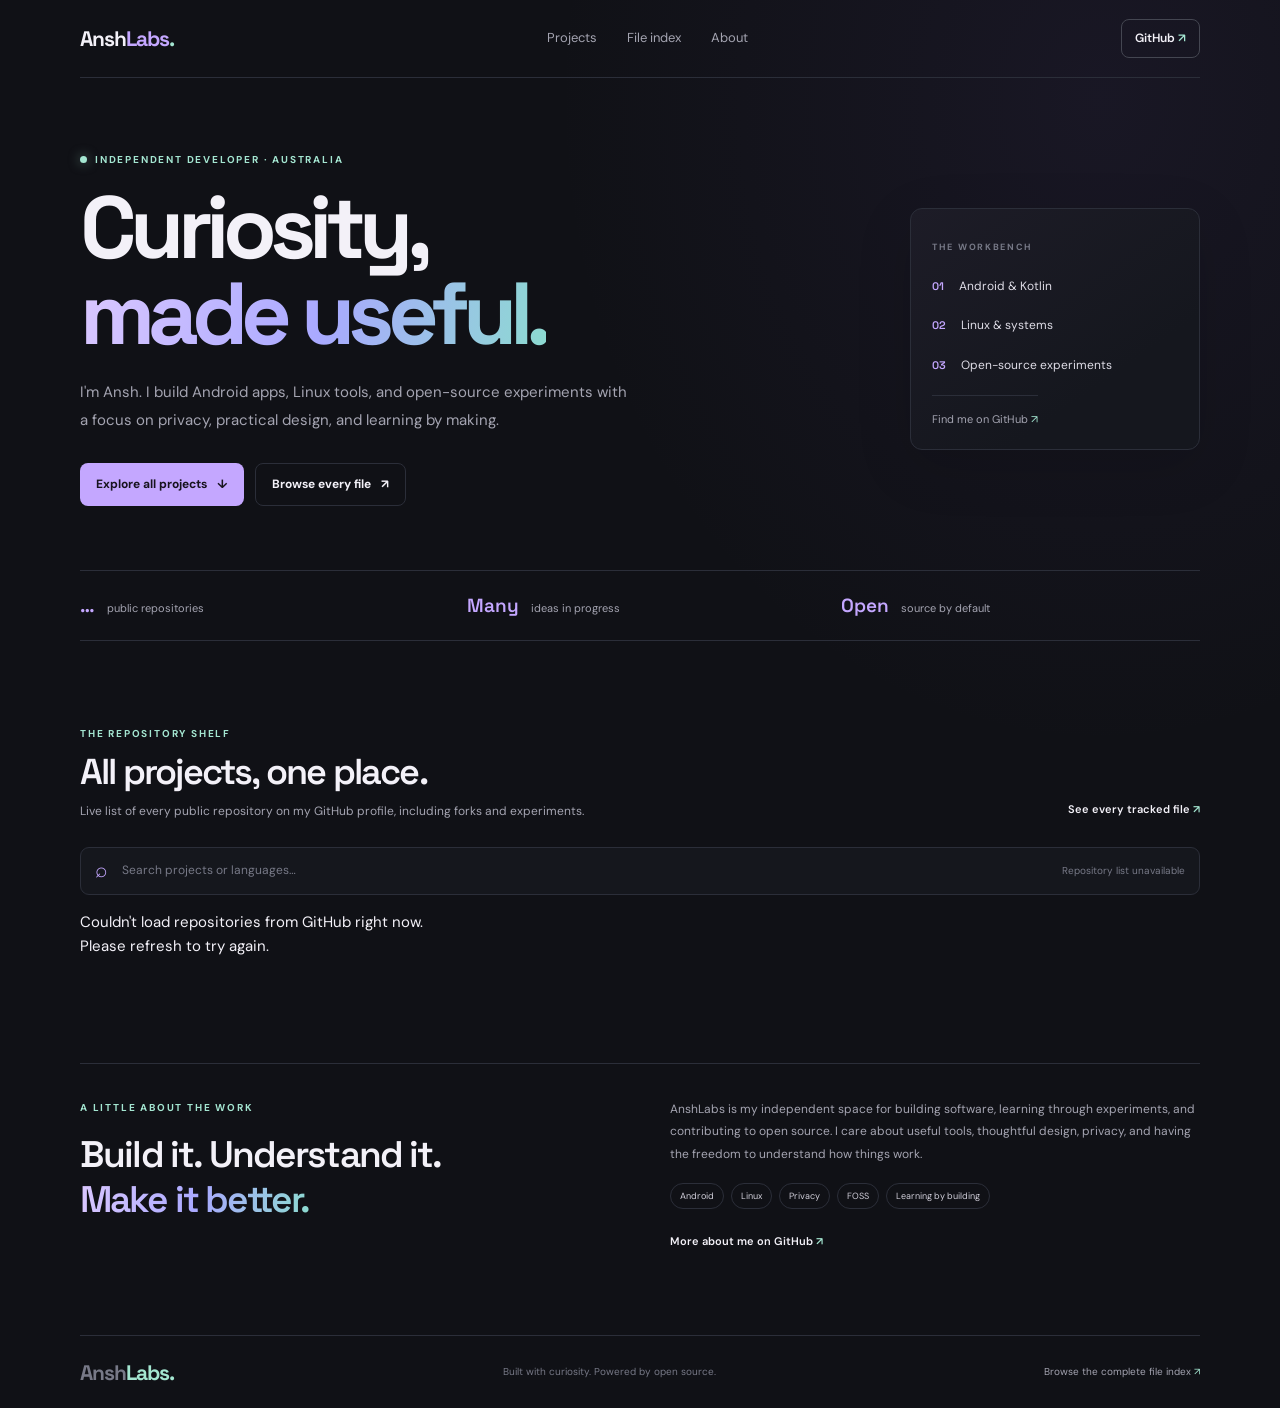
==== index.html @ f2a9d19b "Load all public repositories dynamically from GitHub" ====
<!doctype html>
<html lang="en">
<head>
  <meta charset="utf-8">
  <meta name="viewport" content="width=device-width, initial-scale=1">
  <meta name="theme-color" content="#101116">
  <meta name="description" content="AnshLabs is Ansh's independent space for open-source software, Android apps, Linux tools, and experiments.">
  <title>AnshLabs — projects by Ansh</title>
  <link rel="preconnect" href="https://fonts.googleapis.com">
  <link rel="preconnect" href="https://fonts.gstatic.com" crossorigin>
  <link href="https://fonts.googleapis.com/css2?family=DM+Sans:wght@400;500;600;700&family=Space+Grotesk:wght@400;500;600;700&display=swap" rel="stylesheet">
  <link rel="stylesheet" href="styles.css">
</head>
<body>
  <div class="page-shell">
    <header class="site-header">
      <a class="wordmark" href="#top" aria-label="AnshLabs home">Ansh<span>Labs</span><i>.</i></a>
      <nav class="site-nav" aria-label="Main navigation">
        <a href="#projects">Projects</a>
        <a href="files.html">File index</a>
        <a href="#about">About</a>
      </nav>
      <a class="header-link" href="https://github.com/anshlabs716" target="_blank" rel="noopener noreferrer">GitHub <span aria-hidden="true">↗</span></a>
    </header>

    <main id="top">
      <section class="hero" aria-labelledby="hero-title">
        <div class="hero-copy">
          <p class="eyebrow"><span class="pulse" aria-hidden="true"></span>Independent developer · Australia</p>
          <h1 id="hero-title">Curiosity,<br><span class="gradient-text">made useful.</span></h1>
          <p class="hero-lede">I'm Ansh. I build Android apps, Linux tools, and open-source experiments with a focus on privacy, practical design, and learning by making.</p>
          <div class="hero-actions">
            <a class="button button-primary" href="#projects">Explore all projects <span aria-hidden="true">↓</span></a>
            <a class="button button-quiet" href="files.html">Browse every file <span aria-hidden="true">↗</span></a>
          </div>
        </div>
        <aside class="hero-note" aria-label="What I build">
          <span class="note-label">THE WORKBENCH</span>
          <p><span>01</span> Android &amp; Kotlin</p>
          <p><span>02</span> Linux &amp; systems</p>
          <p><span>03</span> Open-source experiments</p>
          <a href="https://github.com/anshlabs716" target="_blank" rel="noopener noreferrer">Find me on GitHub <span aria-hidden="true">↗</span></a>
        </aside>
      </section>

      <section class="numbers" aria-label="Portfolio facts">
        <div><strong id="repo-total">…</strong><span>public repositories</span></div>
        <div><strong>Many</strong><span>ideas in progress</span></div>
        <div><strong>Open</strong><span>source by default</span></div>
      </section>

      <section class="section" id="projects" aria-labelledby="projects-title">
        <div class="section-heading">
          <div>
            <p class="eyebrow">THE REPOSITORY SHELF</p>
            <h2 id="projects-title">All projects, one place.</h2>
            <p class="section-intro">Live list of every public repository on my GitHub profile, including forks and experiments.</p>
          </div>
          <a class="text-link" href="files.html">See every tracked file <span aria-hidden="true">↗</span></a>
        </div>

        <div class="project-tools">
          <label class="sr-only" for="project-search">Search public repositories</label>
          <span class="search-icon" aria-hidden="true">⌕</span>
          <input id="project-search" type="search" placeholder="Search projects or languages…" autocomplete="off">
          <span class="result-count" id="project-count" aria-live="polite">Loading repositories…</span>
        </div>

        <div class="project-grid" id="project-grid" aria-live="polite"><p class="loading-state">Loading all public repositories from GitHub…</p></div>
        <p class="empty-state" id="no-projects" hidden>No repositories match that search.</p>
      </section>

      <section class="about-section" id="about" aria-labelledby="about-title">
        <div>
          <p class="eyebrow">A LITTLE ABOUT THE WORK</p>
          <h2 id="about-title">Build it. Understand it.<br><span class="gradient-text">Make it better.</span></h2>
        </div>
        <div class="about-copy">
          <p>AnshLabs is my independent space for building software, learning through experiments, and contributing to open source. I care about useful tools, thoughtful design, privacy, and having the freedom to understand how things work.</p>
          <div class="interest-tags"><span>Android</span><span>Linux</span><span>Privacy</span><span>FOSS</span><span>Learning by building</span></div>
          <a class="text-link" href="https://github.com/anshlabs716" target="_blank" rel="noopener noreferrer">More about me on GitHub <span aria-hidden="true">↗</span></a>
        </div>
      </section>
    </main>

    <footer class="site-footer">
      <a class="wordmark" href="#top">Ansh<span>Labs</span><i>.</i></a>
      <span>Built with curiosity. Powered by open source.</span>
      <a href="files.html">Browse the complete file index <span aria-hidden="true">↗</span></a>
    </footer>
  </div>
  <script>
    const projectSearch = document.querySelector("#project-search");
    const projectGrid = document.querySelector("#project-grid");
    const projectCount = document.querySelector("#project-count");
    const repoTotal = document.querySelector("#repo-total");
    const noProjects = document.querySelector("#no-projects");
    const featured = ["miles", "atmos", "kinnav", "project-color-raven", "syskit", "iso-flasher"];

    function makeCard(repo) {
      const card = document.createElement("article");
      card.className = "project-card";
      card.dataset.project = "";
      const top = document.createElement("div");
      top.className = "card-top";
      const kind = document.createElement("span");
      kind.className = "project-kind";
      kind.textContent = [repo.language || "OPEN SOURCE", repo.fork ? "FORK" : "PROJECT"].join(" · ").toUpperCase();
      top.append(kind);
      if (repo.fork || repo.archived) {
        const mark = document.createElement("span");
        mark.className = "repo-mark";
        mark.textContent = repo.archived ? "ARCHIVED" : "FORK";
        top.append(mark);
      }
      const title = document.createElement("h3");
      title.textContent = repo.name;
      const description = document.createElement("p");
      description.textContent = repo.description || "An open-source project and experiment by Ansh.";
      const bottom = document.createElement("div");
      bottom.className = "card-bottom";
      const language = document.createElement("span");
      language.className = "language";
      language.textContent = repo.language || "Other";
      const link = document.createElement("a");
      link.href = repo.html_url;
      link.target = "_blank";
      link.rel = "noopener noreferrer";
      link.append(document.createTextNode("View repository "));
      const arrow = document.createElement("span");
      arrow.setAttribute("aria-hidden", "true");
      arrow.textContent = "↗";
      link.append(arrow);
      bottom.append(language, link);
      card.append(top, title, description, bottom);
      return card;
    }

    function renderRepositories(repositories) {
      const query = projectSearch.value.trim().toLowerCase();
      const sorted = [...repositories].sort((a, b) => {
        const ai = featured.indexOf(a.name.toLowerCase());
        const bi = featured.indexOf(b.name.toLowerCase());
        if (ai !== -1 || bi !== -1) return (ai === -1 ? 999 : ai) - (bi === -1 ? 999 : bi);
        return new Date(b.updated_at) - new Date(a.updated_at);
      });
      projectGrid.replaceChildren();
      const fragment = document.createDocumentFragment();
      let visible = 0;
      for (const repo of sorted) {
        const card = makeCard(repo);
        const searchable = [repo.name, repo.description, repo.language].join(" ").toLowerCase();
        card.hidden = !searchable.includes(query);
        if (!card.hidden) visible++;
        fragment.append(card);
      }
      projectGrid.append(fragment);
      repoTotal.textContent = repositories.length;
      projectCount.textContent = query ? visible + " of " + repositories.length + " repositories" : repositories.length + " public repositories";
      noProjects.hidden = visible !== 0;
    }

    let repositories = [];
    projectSearch.addEventListener("input", () => renderRepositories(repositories));

    fetch("https://api.github.com/users/anshlabs716/repos?per_page=100&type=public&sort=updated", {
      headers: { Accept: "application/vnd.github+json" }
    })
      .then(response => {
        if (!response.ok) throw new Error("GitHub returned " + response.status);
        return response.json();
      })
      .then(data => {
        repositories = data.filter(repo => !repo.private);
        renderRepositories(repositories);
      })
      .catch(error => {
        projectGrid.innerHTML = "";
        const message = document.createElement("p");
        message.className = "loading-state";
        message.textContent = "Couldn't load repositories from GitHub right now. Please refresh to try again.";
        projectGrid.append(message);
        projectCount.textContent = "Repository list unavailable";
        console.error("Repository loading failed:", error);
      });
  </script>
</body>
</html>
---- styles.css ----
:root {
  color-scheme: dark;
  --page: #101116;
  --surface: #171920;
  --surface-raised: #1c1f28;
  --line: #2b2e39;
  --text: #f3f1f8;
  --muted: #a4a4b1;
  --soft: #777987;
  --violet: #c4a7ff;
  --mint: #a4e6d1;
  --font-display: "Space Grotesk", sans-serif;
  --font-body: "DM Sans", sans-serif;
}

* { box-sizing: border-box; }
html { scroll-behavior: smooth; scroll-padding-top: 28px; }
body {
  margin: 0;
  background:
    radial-gradient(ellipse at 86% 7%, #57408a20, transparent 34rem),
    var(--page);
  color: var(--text);
  font: 400 15px/1.6 var(--font-body);
}
a { color: inherit; text-decoration: none; }
a:focus-visible, input:focus-visible, summary:focus-visible {
  outline: 2px solid var(--mint);
  outline-offset: 4px;
}
.page-shell { width: min(1120px, calc(100% - 48px)); margin: 0 auto; }
.site-header {
  min-height: 78px;
  display: flex;
  align-items: center;
  justify-content: space-between;
  border-bottom: 1px solid var(--line);
}
.wordmark { font: 700 21px/1 var(--font-display); letter-spacing: -1px; }
.wordmark span { color: var(--violet); }
.wordmark i { color: var(--mint); font-style: normal; }
.site-nav { display: flex; gap: 30px; color: var(--muted); font-size: 13px; }
.site-nav a:hover, .site-footer a:hover, .text-link:hover { color: var(--mint); }
.header-link {
  border: 1px solid #444651;
  border-radius: 8px;
  padding: 9px 13px;
  font-size: 12px;
  font-weight: 600;
}
.header-link span, .text-link span, .site-footer a span { color: var(--mint); }
.hero {
  min-height: 455px;
  display: grid;
  grid-template-columns: minmax(0, 1fr) 290px;
  align-items: center;
  gap: 60px;
  padding: 74px 0 64px;
}
.eyebrow {
  margin: 0 0 17px;
  color: var(--mint);
  font-size: 10px;
  font-weight: 700;
  letter-spacing: 1.8px;
  text-transform: uppercase;
}
.pulse {
  display: inline-block;
  width: 7px;
  height: 7px;
  margin-right: 8px;
  border-radius: 50%;
  background: var(--mint);
  box-shadow: 0 0 12px #a4e6d188;
}
h1, h2, h3, p { margin-top: 0; }
h1 {
  margin-bottom: 22px;
  font: 700 clamp(54px, 8vw, 88px)/.98 var(--font-display);
  letter-spacing: -.075em;
}
.gradient-text {
  color: transparent;
  background: linear-gradient(100deg, #d8c6ff 3%, #a9a9ff 52%, #8cdbd0 100%);
  background-clip: text;
  -webkit-background-clip: text;
}
.hero-lede { max-width: 555px; margin-bottom: 28px; color: var(--muted); font-size: 15px; line-height: 1.85; }
.hero-actions { display: flex; flex-wrap: wrap; align-items: center; gap: 11px; }
.button {
  display: inline-flex;
  align-items: center;
  gap: 10px;
  min-height: 43px;
  padding: 0 16px;
  border-radius: 8px;
  font-size: 12px;
  font-weight: 700;
  transition: transform .18s ease, border-color .18s ease, background .18s ease;
}
.button:hover { transform: translateY(-2px); }
.button-primary { background: var(--violet); color: #17131e; }
.button-primary:hover { background: #d4c3ff; }
.button-quiet { border: 1px solid var(--line); color: var(--text); }
.button-quiet:hover { border-color: #77718d; }
.hero-note {
  padding: 24px 21px 19px;
  border: 1px solid var(--line);
  border-radius: 12px;
  background: linear-gradient(145deg, #1d1c27, #15171e 70%);
  box-shadow: 0 16px 55px #00000020;
}
.note-label { color: var(--soft); font-size: 9px; font-weight: 700; letter-spacing: 1.7px; }
.hero-note p { margin: 20px 0; color: #dedce6; font-size: 12px; }
.hero-note p span { margin-right: 12px; color: var(--violet); font: 600 11px var(--font-display); }
.hero-note a { display: inline-block; padding-top: 15px; border-top: 1px solid var(--line); color: var(--muted); font-size: 11px; }
.hero-note a span { color: var(--mint); }
.numbers {
  display: grid;
  grid-template-columns: repeat(3, 1fr);
  border-top: 1px solid var(--line);
  border-bottom: 1px solid var(--line);
}
.numbers div { display: flex; align-items: baseline; gap: 12px; padding: 22px 14px; }
.numbers div:first-child { padding-left: 0; }
.numbers strong { color: var(--violet); font: 600 19px var(--font-display); }
.numbers span { color: var(--muted); font-size: 11px; }
.section { padding: 85px 0 90px; }
.section-heading { display: flex; align-items: end; justify-content: space-between; gap: 25px; margin-bottom: 25px; }
.section-heading .eyebrow { margin-bottom: 10px; }
h2 { margin-bottom: 9px; font: 600 clamp(26px, 4vw, 36px)/1.15 var(--font-display); letter-spacing: -.05em; }
.section-intro { margin: 0; color: var(--muted); font-size: 12px; }
.text-link { flex: 0 0 auto; padding-bottom: 3px; color: var(--text); font-size: 11px; font-weight: 600; }
.project-tools {
  position: relative;
  display: flex;
  align-items: center;
  gap: 12px;
  min-height: 48px;
  margin-bottom: 15px;
  padding: 0 14px;
  border: 1px solid var(--line);
  border-radius: 9px;
  background: #15171d;
}
.search-icon { color: var(--violet); font-size: 21px; line-height: 1; }
.project-tools input { flex: 1; min-width: 0; border: 0; outline: 0; background: transparent; color: var(--text); font: inherit; font-size: 12px; }
.project-tools input::placeholder { color: var(--soft); }
.result-count { color: var(--soft); font-size: 10px; white-space: nowrap; }
.project-grid { display: grid; grid-template-columns: repeat(3, minmax(0, 1fr)); gap: 12px; }
.project-card {
  display: flex;
  min-height: 205px;
  flex-direction: column;
  padding: 19px 19px 16px;
  border: 1px solid var(--line);
  border-radius: 10px;
  background: linear-gradient(150deg, #1a1c24, #15171d 82%);
  transition: transform .18s ease, border-color .18s ease, background .18s ease;
}
.project-card:hover { transform: translateY(-3px); border-color: #655b7e; background: linear-gradient(150deg, #20212b, #171920 82%); }
.project-card[hidden] { display: none; }
.card-top { display: flex; justify-content: space-between; gap: 12px; min-height: 15px; }
.project-kind { color: var(--mint); font-size: 9px; font-weight: 700; letter-spacing: 1px; }
.repo-mark { color: var(--soft); font-size: 8px; font-weight: 700; letter-spacing: 1px; }
.project-card h3 { margin: 20px 0 7px; font: 600 18px/1.25 var(--font-display); letter-spacing: -.5px; }
.project-card p { margin: 0 0 17px; color: var(--muted); font-size: 11px; line-height: 1.7; }
.card-bottom { display: flex; align-items: center; justify-content: space-between; gap: 12px; margin-top: auto; padding-top: 12px; border-top: 1px solid #ffffff0d; }
.language { color: var(--soft); font-size: 9px; }
.card-bottom a { color: var(--violet); font-size: 10px; font-weight: 600; }
.empty-state { padding: 28px; border: 1px dashed var(--line); border-radius: 9px; color: var(--muted); text-align: center; font-size: 12px; }
.about-section {
  display: grid;
  grid-template-columns: 1fr 1fr;
  gap: 60px;
  padding: 34px 0 83px;
  border-top: 1px solid var(--line);
}
.about-section .eyebrow { margin: 2px 0 16px; }
.about-section h2 { font-size: clamp(26px, 4vw, 37px); line-height: 1.24; }
.about-copy p { margin-bottom: 17px; color: var(--muted); font-size: 12px; line-height: 1.9; }
.interest-tags { display: flex; flex-wrap: wrap; gap: 7px; margin-bottom: 19px; }
.interest-tags span { padding: 5px 9px; border: 1px solid var(--line); border-radius: 20px; color: #d1cfda; font-size: 9px; }
.site-footer { display: flex; min-height: 73px; align-items: center; justify-content: space-between; gap: 18px; border-top: 1px solid var(--line); color: var(--soft); font-size: 10px; }
.site-footer a:last-child { color: var(--muted); }
.sr-only { position: absolute; width: 1px; height: 1px; overflow: hidden; clip: rect(0, 0, 0, 0); white-space: nowrap; clip-path: inset(50%); }

.file-page { padding: 72px 0 90px; }
.file-page h1 { margin-bottom: 15px; font-size: clamp(42px, 7vw, 68px); }
.file-lede { max-width: 700px; margin-bottom: 28px; color: var(--muted); font-size: 13px; line-height: 1.8; }
.file-toolbar { display: flex; align-items: center; gap: 14px; margin-bottom: 17px; }
.file-toolbar .project-tools { flex: 1; margin: 0; }
.file-total { flex: 0 0 auto; color: var(--muted); font-size: 11px; }
.file-repositories { display: grid; gap: 8px; }
.file-repository { overflow: hidden; border: 1px solid var(--line); border-radius: 9px; background: #15171d; }
.file-repository[hidden] { display: none; }
.file-repository summary { display: flex; min-height: 50px; align-items: center; justify-content: space-between; gap: 14px; padding: 0 16px; cursor: pointer; list-style: none; }
.file-repository summary::-webkit-details-marker { display: none; }
.file-repository summary::before { content: "+"; margin-right: 2px; color: var(--mint); font-size: 16px; }
.file-repository[open] summary::before { content: "−"; }
.file-repository summary strong { flex: 1; font: 600 13px var(--font-display); }
.file-repository summary span { color: var(--soft); font-size: 10px; }
.file-paths { display: grid; grid-template-columns: repeat(2, minmax(0, 1fr)); gap: 1px; margin: 0; padding: 1px; border-top: 1px solid var(--line); list-style: none; }
.file-paths li { min-width: 0; padding: 7px 12px; background: #111319; }
.file-paths li[hidden] { display: none; }
.file-paths a { display: block; overflow-wrap: anywhere; color: #c9c6d3; font: 10px/1.6 ui-monospace, SFMono-Regular, Consolas, monospace; }
.file-paths a:hover { color: var(--mint); }
.file-error { padding: 18px; border: 1px solid #774c53; border-radius: 9px; color: #ffc1c8; font-size: 12px; }

@media (max-width: 850px) {
  .project-grid { grid-template-columns: repeat(2, minmax(0, 1fr)); }
  .hero { gap: 28px; }
}
@media (max-width: 620px) {
  .page-shell { width: min(100% - 36px, 520px); }
  .site-header { min-height: 68px; }
  .site-nav { gap: 16px; font-size: 11px; }
  .header-link { padding: 8px 10px; font-size: 10px; }
  .hero { grid-template-columns: 1fr; gap: 30px; padding: 64px 0 45px; }
  .hero-note { max-width: 400px; }
  .hero-note p { margin: 15px 0; }
  .numbers div { flex-direction: column; gap: 1px; padding: 16px 8px; }
  .numbers strong { font-size: 16px; }
  .numbers span { font-size: 9px; }
  .section { padding: 64px 0; }
  .section-heading { align-items: start; flex-direction: column; gap: 14px; }
  .project-grid { grid-template-columns: 1fr; }
  .project-card { min-height: 185px; }
  .about-section { grid-template-columns: 1fr; gap: 15px; padding: 28px 0 60px; }
  .site-footer { align-items: start; flex-direction: column; justify-content: center; padding: 17px 0; }
  .file-page { padding: 54px 0 65px; }
  .file-toolbar { align-items: stretch; flex-direction: column; }
  .file-total { min-height: 14px; }
  .file-paths { grid-template-columns: 1fr; }
}
@media (max-width: 390px) {
  .site-nav { gap: 10px; }
  .site-nav a { font-size: 10px; }
  .wordmark { font-size: 18px; }
  .header-link { font-size: 9px; }
  .result-count { max-width: 100px; overflow: hidden; text-overflow: ellipsis; }
}
@media (prefers-reduced-motion: reduce) {
  *, *::before, *::after { scroll-behavior: auto !important; transition-duration: .01ms !important; }
}
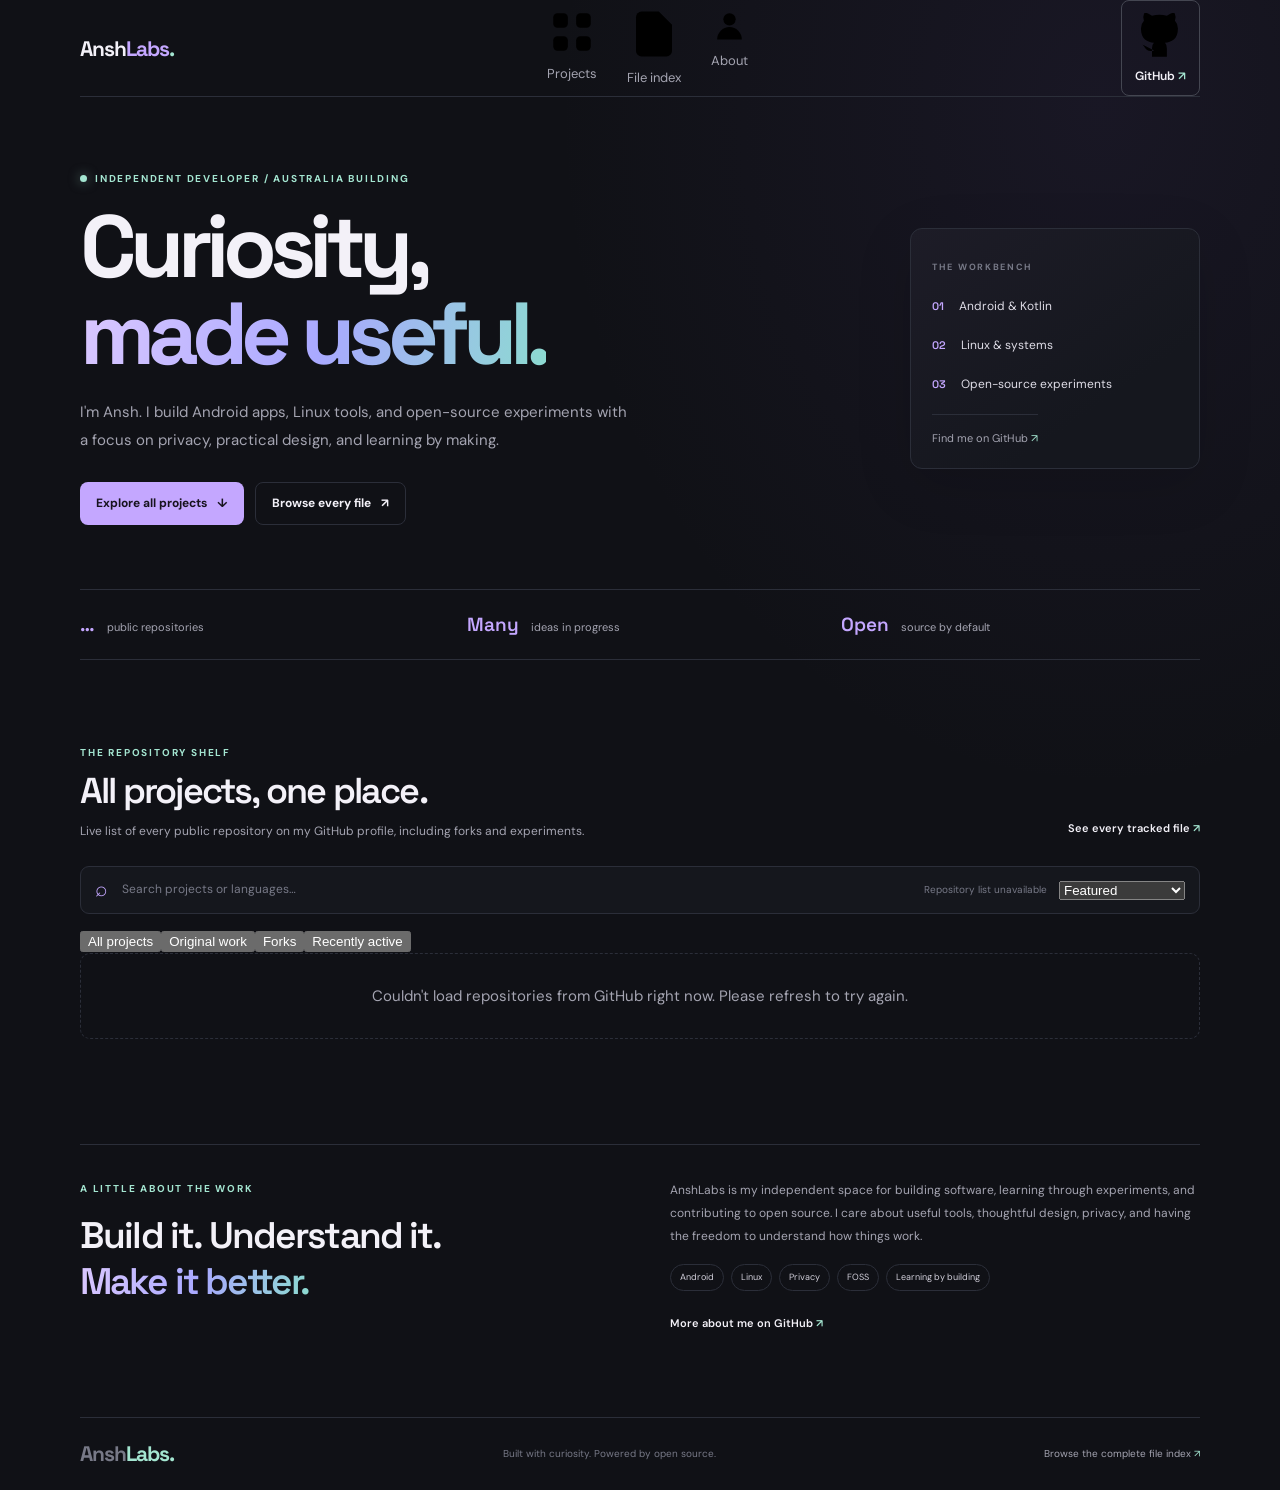
==== commit 0e9b09b9: "Refresh portfolio navigation, repository filters, and status labels" ====
--- a/index.html
+++ b/index.html
@@ -9,6 +9,8 @@
   <link rel="preconnect" href="https://fonts.googleapis.com">
   <link rel="preconnect" href="https://fonts.gstatic.com" crossorigin>
   <link href="https://fonts.googleapis.com/css2?family=DM+Sans:wght@400;500;600;700&family=Space+Grotesk:wght@400;500;600;700&display=swap" rel="stylesheet">
+  <link rel="icon" type="image/svg+xml" href="favicon.svg">
+  <link rel="preconnect" href="https://api.github.com">
   <link rel="stylesheet" href="styles.css">
 </head>
 <body>
@@ -16,17 +18,17 @@
     <header class="site-header">
       <a class="wordmark" href="#top" aria-label="AnshLabs home">Ansh<span>Labs</span><i>.</i></a>
       <nav class="site-nav" aria-label="Main navigation">
-        <a href="#projects">Projects</a>
-        <a href="files.html">File index</a>
-        <a href="#about">About</a>
+        <a href="#projects"><svg viewBox="0 0 24 24" aria-hidden="true"><rect x="3" y="3" width="7" height="7" rx="2"/><rect x="14" y="3" width="7" height="7" rx="2"/><rect x="3" y="14" width="7" height="7" rx="2"/><rect x="14" y="14" width="7" height="7" rx="2"/></svg>Projects</a>
+        <a href="files.html"><svg viewBox="0 0 24 24" aria-hidden="true"><path d="M4 4.5A2.5 2.5 0 0 1 6.5 2H14l6 6v11.5A2.5 2.5 0 0 1 17.5 22h-11A2.5 2.5 0 0 1 4 19.5z"/><path d="M14 2v6h6M8 13h8M8 17h8"/></svg>File index</a>
+        <a href="#about"><svg viewBox="0 0 24 24" aria-hidden="true"><circle cx="12" cy="8" r="4"/><path d="M4 21a8 8 0 0 1 16 0"/></svg>About</a>
       </nav>
-      <a class="header-link" href="https://github.com/anshlabs716" target="_blank" rel="noopener noreferrer">GitHub <span aria-hidden="true">↗</span></a>
+      <a class="header-link" href="https://github.com/anshlabs716" target="_blank" rel="noopener noreferrer"><svg viewBox="0 0 24 24" aria-hidden="true"><path d="M9 19c-4.3 1.4-4.3-2.5-6-3m12 6v-3.9a3.4 3.4 0 0 0-.9-2.7c3-.3 6.1-1.5 6.1-6.7a5.2 5.2 0 0 0-1.4-3.6 4.8 4.8 0 0 0-.1-3.6S17.5.8 15 2.7a13 13 0 0 0-7 0C5.5.8 4.3 1.5 4.3 1.5a4.8 4.8 0 0 0-.1 3.6 5.2 5.2 0 0 0-1.4 3.6c0 5.2 3.1 6.4 6.1 6.7A3.4 3.4 0 0 0 8 18v4"/></svg>GitHub <span aria-hidden="true">↗</span></a>
     </header>
 
     <main id="top">
       <section class="hero" aria-labelledby="hero-title">
         <div class="hero-copy">
-          <p class="eyebrow"><span class="pulse" aria-hidden="true"></span>Independent developer · Australia</p>
+          <p class="eyebrow"><span class="pulse" aria-hidden="true"></span>Independent developer <span class="eyebrow-divider">/</span> Australia <span class="live-pill">BUILDING</span></p>
           <h1 id="hero-title">Curiosity,<br><span class="gradient-text">made useful.</span></h1>
           <p class="hero-lede">I'm Ansh. I build Android apps, Linux tools, and open-source experiments with a focus on privacy, practical design, and learning by making.</p>
           <div class="hero-actions">
@@ -64,7 +66,9 @@
           <span class="search-icon" aria-hidden="true">⌕</span>
           <input id="project-search" type="search" placeholder="Search projects or languages…" autocomplete="off">
           <span class="result-count" id="project-count" aria-live="polite">Loading repositories…</span>
-        </div>
+          <span class="sort-wrap"><label class="sr-only" for="project-sort">Sort repositories</label><select id="project-sort"><option value="featured">Featured</option><option value="updated">Recently updated</option><option value="name">Name A–Z</option><option value="stars">Most stars</option></select></span>
+        </div>
+        <div class="filter-row" role="group" aria-label="Filter repositories"><button class="filter-chip active" type="button" data-filter="all">All projects</button><button class="filter-chip" type="button" data-filter="original">Original work</button><button class="filter-chip" type="button" data-filter="fork">Forks</button><button class="filter-chip" type="button" data-filter="active">Recently active</button></div>
 
         <div class="project-grid" id="project-grid" aria-live="polite"><p class="loading-state">Loading all public repositories from GitHub…</p></div>
         <p class="empty-state" id="no-projects" hidden>No repositories match that search.</p>
@@ -95,6 +99,9 @@
     const projectCount = document.querySelector("#project-count");
     const repoTotal = document.querySelector("#repo-total");
     const noProjects = document.querySelector("#no-projects");
+    const projectSort = document.querySelector("#project-sort");
+    const filterButtons = [...document.querySelectorAll("[data-filter]")];
+    let activeFilter = "all";
     const featured = ["miles", "atmos", "kinnav", "project-color-raven", "syskit", "iso-flasher"];
 
     function makeCard(repo) {
@@ -105,7 +112,7 @@
       top.className = "card-top";
       const kind = document.createElement("span");
       kind.className = "project-kind";
-      kind.textContent = [repo.language || "OPEN SOURCE", repo.fork ? "FORK" : "PROJECT"].join(" · ").toUpperCase();
+      kind.textContent = [repo.language || "OPEN SOURCE", repo.fork ? "FORK" : "ORIGINAL"].join(" · ").toUpperCase();
       top.append(kind);
       if (repo.fork || repo.archived) {
         const mark = document.createElement("span");
@@ -115,6 +122,12 @@
       }
       const title = document.createElement("h3");
       title.textContent = repo.name;
+      const status = document.createElement("span");
+      status.className = "status-tag";
+      const betaNames = ["kinnav", "atmos"];
+      const activeNames = ["project-color-raven", "syskit", "microg-flasher", "systemless-degoogler-next"];
+      status.textContent = betaNames.includes(repo.name.toLowerCase()) ? "BETA" : activeNames.includes(repo.name.toLowerCase()) ? "IN DEVELOPMENT" : repo.archived ? "ARCHIVED" : repo.fork ? "FORK" : "OPEN SOURCE";
+      status.dataset.status = status.textContent.toLowerCase().replaceAll(" ", "-");
       const description = document.createElement("p");
       description.textContent = repo.description || "An open-source project and experiment by Ansh.";
       const bottom = document.createElement("div");
@@ -132,13 +145,16 @@
       arrow.textContent = "↗";
       link.append(arrow);
       bottom.append(language, link);
-      card.append(top, title, description, bottom);
+      card.append(top, title, status, description, bottom);
       return card;
     }
 
     function renderRepositories(repositories) {
       const query = projectSearch.value.trim().toLowerCase();
       const sorted = [...repositories].sort((a, b) => {
+        if (projectSort.value === "name") return a.name.localeCompare(b.name);
+        if (projectSort.value === "stars") return (b.stargazers_count || 0) - (a.stargazers_count || 0);
+        if (projectSort.value === "updated") return new Date(b.updated_at) - new Date(a.updated_at);
         const ai = featured.indexOf(a.name.toLowerCase());
         const bi = featured.indexOf(b.name.toLowerCase());
         if (ai !== -1 || bi !== -1) return (ai === -1 ? 999 : ai) - (bi === -1 ? 999 : bi);
@@ -150,7 +166,8 @@
       for (const repo of sorted) {
         const card = makeCard(repo);
         const searchable = [repo.name, repo.description, repo.language].join(" ").toLowerCase();
-        card.hidden = !searchable.includes(query);
+        const filterMatch = activeFilter === "all" || (activeFilter === "fork" && repo.fork) || (activeFilter === "original" && !repo.fork) || (activeFilter === "active" && (Date.now() - new Date(repo.updated_at).getTime()) < 1000 * 60 * 60 * 24 * 180);
+        card.hidden = !searchable.includes(query) || !filterMatch;
         if (!card.hidden) visible++;
         fragment.append(card);
       }
@@ -162,6 +179,12 @@
 
     let repositories = [];
     projectSearch.addEventListener("input", () => renderRepositories(repositories));
+    projectSort.addEventListener("change", () => renderRepositories(repositories));
+    filterButtons.forEach(button => button.addEventListener("click", () => {
+      activeFilter = button.dataset.filter;
+      filterButtons.forEach(item => item.classList.toggle("active", item === button));
+      renderRepositories(repositories);
+    }));
 
     fetch("https://api.github.com/users/anshlabs716/repos?per_page=100&type=public&sort=updated", {
       headers: { Accept: "application/vnd.github+json" }
--- a/styles.css
+++ b/styles.css
@@ -244,3 +244,43 @@
 @media (prefers-reduced-motion: reduce) {
   *, *::before, *::after { scroll-behavior: auto !important; transition-duration: .01ms !important; }
 }
+
+
+/* Consistent repository cards */
+.project-grid {
+  grid-auto-rows: 1fr;
+  align-items: stretch;
+}
+.project-card {
+  min-width: 0;
+  min-height: 220px;
+  height: 100%;
+}
+.project-card .card-top {
+  min-height: 16px;
+  align-items: flex-start;
+}
+.project-card h3 {
+  min-height: 2.5em;
+  display: flex;
+  align-items: flex-start;
+  overflow-wrap: anywhere;
+}
+.project-card p {
+  min-height: 3.4em;
+  display: -webkit-box;
+  -webkit-box-orient: vertical;
+  -webkit-line-clamp: 3;
+  overflow: hidden;
+}
+.loading-state {
+  grid-column: 1 / -1;
+  padding: 30px;
+  border: 1px dashed var(--line);
+  border-radius: 10px;
+  color: var(--muted);
+  text-align: center;
+}
+@media (max-width: 620px) {
+  .project-card { min-height: 205px; }
+}
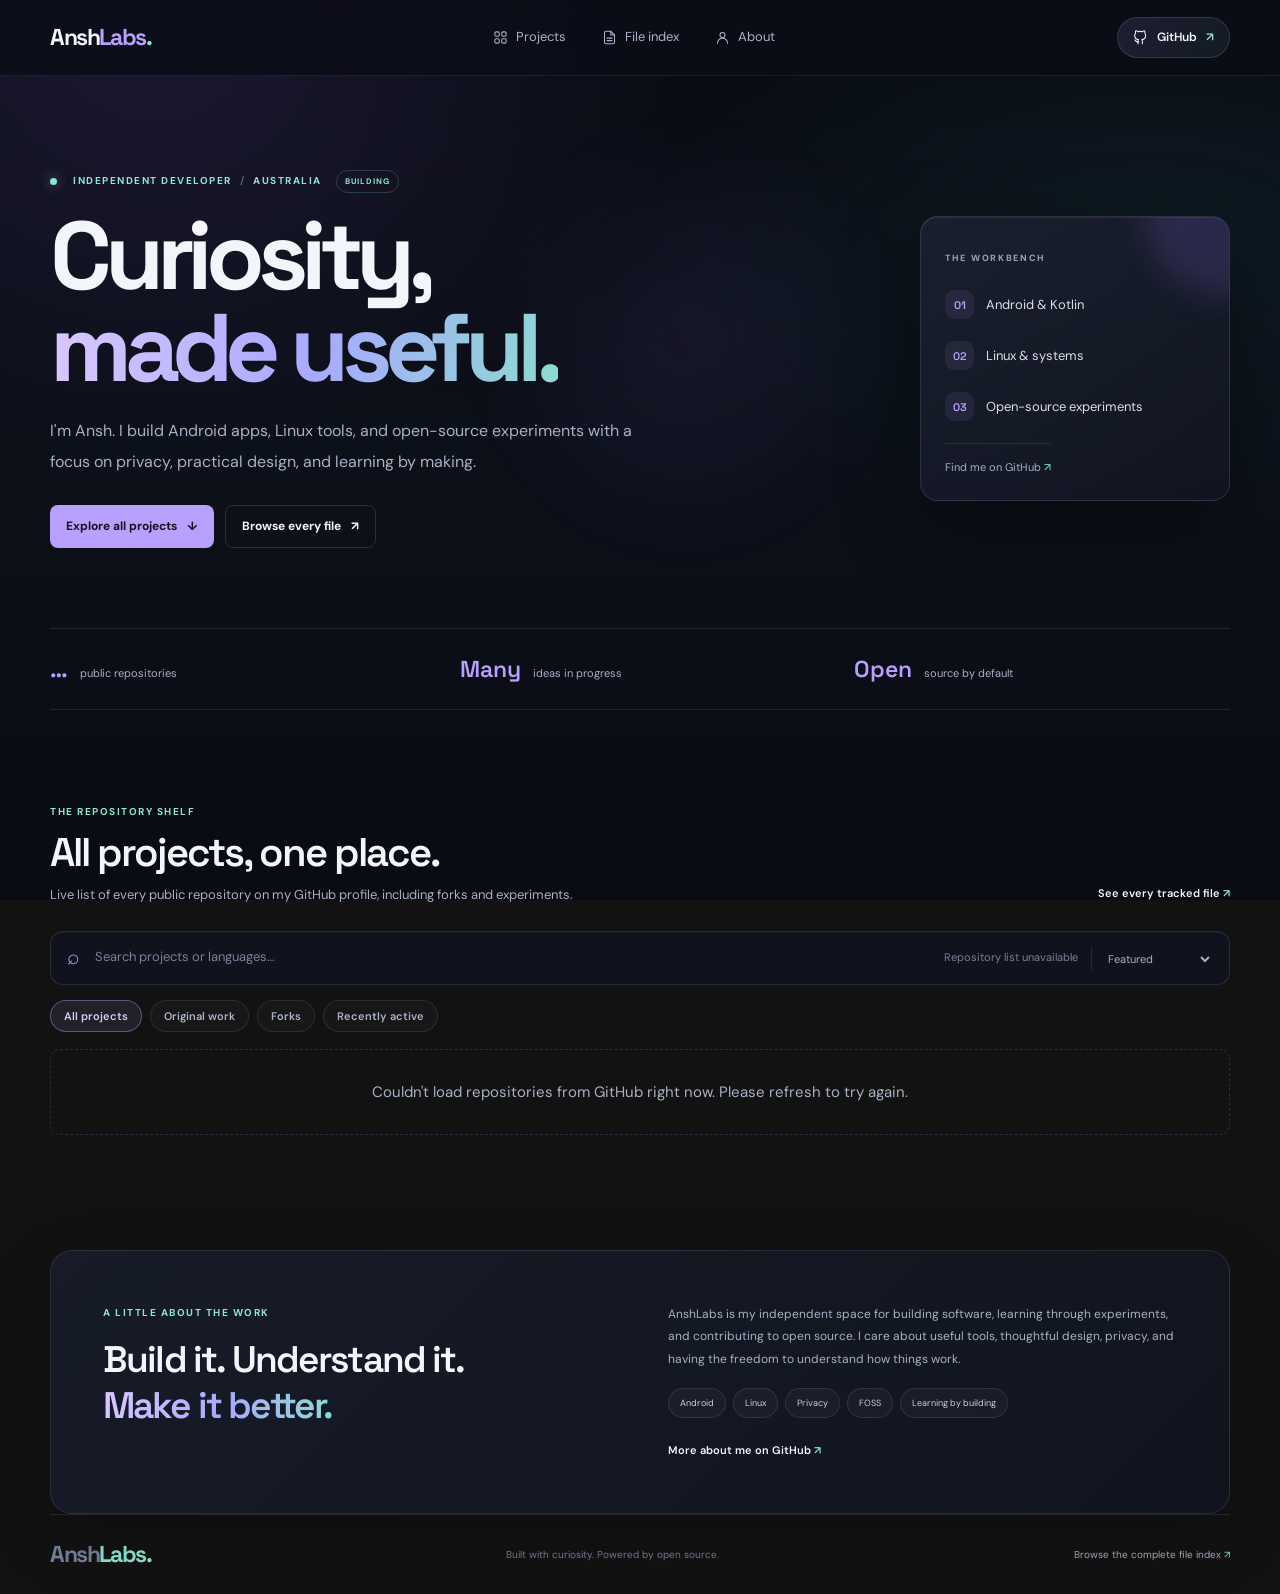
==== commit 429f51b1: "Correct project development and beta status labels" ====
--- a/index.html
+++ b/index.html
@@ -124,8 +124,8 @@
       title.textContent = repo.name;
       const status = document.createElement("span");
       status.className = "status-tag";
-      const betaNames = ["kinnav", "atmos"];
-      const activeNames = ["project-color-raven", "syskit", "microg-flasher", "systemless-degoogler-next"];
+      const betaNames = ["syskit"];
+      const activeNames = ["kinnav", "atmos", "project-color-raven"];
       status.textContent = betaNames.includes(repo.name.toLowerCase()) ? "BETA" : activeNames.includes(repo.name.toLowerCase()) ? "IN DEVELOPMENT" : repo.archived ? "ARCHIVED" : repo.fork ? "FORK" : "OPEN SOURCE";
       status.dataset.status = status.textContent.toLowerCase().replaceAll(" ", "-");
       const description = document.createElement("p");
--- a/styles.css
+++ b/styles.css
@@ -284,3 +284,54 @@
 @media (max-width: 620px) {
   .project-card { min-height: 205px; }
 }
+
+
+/* AnshLabs visual refresh */
+:root{--page:#090b12;--surface:#111521;--surface-raised:#171d2b;--line:#252d40;--text:#f4f5fb;--muted:#a8b0c4;--soft:#75809a;--violet:#b9a0ff;--mint:#8ce6d1}
+body{background:radial-gradient(ellipse at 12% 4%,#7355c52b,transparent 34rem),radial-gradient(ellipse at 90% 27%,#2c9caa17,transparent 32rem),linear-gradient(180deg,#090b12,#0c1019 55%,#090b12);background-attachment:fixed}
+.page-shell{width:min(1180px,calc(100% - 56px))}
+.site-header{position:sticky;z-index:20;top:0;min-height:76px;margin:0 calc((min(1180px,100vw - 56px) - 100vw)/2);padding:0 max(28px,calc((100vw - 1180px)/2));border-bottom:1px solid #ffffff12;background:#0b0e17d9;backdrop-filter:blur(22px) saturate(150%)}
+.wordmark{font-size:23px;letter-spacing:-1.4px}.site-nav{gap:8px;align-items:center}
+.site-nav a{display:inline-flex;align-items:center;gap:8px;padding:9px 13px;border:1px solid transparent;border-radius:10px;color:#aab3c8;transition:.2s ease}
+.site-nav a:hover,.site-nav a[aria-current=page]{color:var(--text);border-color:#ffffff16;background:#ffffff09}
+.site-nav svg,.header-link svg{width:15px;height:15px;fill:none;stroke:currentColor;stroke-width:1.7;stroke-linecap:round;stroke-linejoin:round}
+.header-link{display:inline-flex;align-items:center;gap:9px;border-color:#ffffff20;border-radius:999px;padding:10px 15px;background:linear-gradient(135deg,#b9a0ff20,#8ce6d110)}
+.hero{position:relative;min-height:510px;grid-template-columns:minmax(0,1fr) 310px;gap:70px;padding:94px 0 80px}
+.hero:before{content:"";position:absolute;z-index:-1;width:470px;height:470px;left:34%;top:5%;border-radius:50%;background:radial-gradient(circle,#9374ff14,transparent 68%);filter:blur(12px)}
+.hero h1{font-size:clamp(58px,8.4vw,96px);line-height:.96}.hero-lede{max-width:590px;font-size:16px;line-height:1.9}
+.eyebrow{display:flex;align-items:center;gap:8px;letter-spacing:1.5px}.eyebrow-divider{color:#58627a}
+.live-pill{margin-left:6px;padding:4px 8px;border:1px solid #8ce6d133;border-radius:999px;color:var(--mint);font-size:8px;letter-spacing:1px}
+.hero-note{position:relative;overflow:hidden;border-color:#ffffff1c;border-radius:18px;padding:27px 24px 22px;background:linear-gradient(145deg,#1c2030ef,#111521f2);box-shadow:0 24px 80px #0006,inset 0 1px #ffffff12}
+.hero-note:after{content:"";position:absolute;width:170px;height:170px;right:-85px;top:-90px;border-radius:50%;background:#9a7bff28;filter:blur(15px)}
+.note-label{color:#9aa5be}.hero-note p{display:flex;align-items:center;margin:22px 0;font-size:13px}
+.hero-note p span{display:inline-grid;place-items:center;width:29px;height:29px;margin-right:12px;border-radius:9px;background:#b9a0ff16}
+.numbers{border-color:#ffffff18}.numbers div{padding:25px 17px}.numbers strong{font-size:23px}
+.section{padding:94px 0 100px}h2{font-size:clamp(29px,4vw,40px)}.section-intro{font-size:13px}
+.project-tools{min-height:54px;gap:13px;padding:0 16px;border-color:#ffffff1a;border-radius:13px;background:#111521d9;box-shadow:inset 0 1px #ffffff08}
+.project-tools input{font-size:13px}.result-count{font-size:11px}.sort-wrap{border-left:1px solid #ffffff16;padding-left:12px}
+.sort-wrap select{max-width:140px;border:0;outline:0;background:transparent;color:var(--muted);font:inherit;font-size:11px;cursor:pointer}.sort-wrap option{background:#111521;color:var(--text)}
+.filter-row{display:flex;flex-wrap:wrap;gap:8px;margin:0 0 17px}
+.filter-chip{padding:8px 13px;border:1px solid #ffffff18;border-radius:999px;background:#ffffff06;color:#aab3c8;font:600 11px var(--font-body);cursor:pointer;transition:.2s ease}
+.filter-chip:hover{border-color:#b9a0ff70;color:var(--text)}.filter-chip.active{border-color:#b9a0ff66;background:#b9a0ff19;color:#d7caff}
+.project-grid{grid-template-columns:repeat(3,minmax(0,1fr));gap:15px}
+.project-card{position:relative;min-height:230px;padding:21px 21px 17px;overflow:hidden;border-color:#ffffff16;border-radius:15px;background:linear-gradient(150deg,#171d2b,#101521 88%);box-shadow:0 8px 24px #00000014}
+.project-card:before{content:"";position:absolute;inset:0 0 auto;height:1px;background:linear-gradient(90deg,transparent,#b9a0ff66,#8ce6d144,transparent);opacity:0;transition:opacity .2s}
+.project-card:hover{transform:translateY(-5px);border-color:#9d8ad15c;background:linear-gradient(150deg,#1c2435,#121a28 88%);box-shadow:0 18px 42px #0005}
+.project-card:hover:before{opacity:1}.project-card h3{margin:17px 0 8px;font-size:19px}.project-card p{font-size:12px;line-height:1.75}
+.project-kind{letter-spacing:.9px}.repo-mark{padding:3px 7px;border:1px solid #ffffff16;border-radius:999px}
+.status-tag{display:inline-flex;align-self:flex-start;margin:0 0 12px;padding:4px 8px;border:1px solid #8ce6d12b;border-radius:999px;background:#8ce6d10c;color:var(--mint);font-size:8px;font-weight:800;letter-spacing:1px}
+.status-tag[data-status=beta]{border-color:#e6bd7545;background:#e6bd7512;color:#f1ca83}
+.status-tag[data-status=in-development]{border-color:#b9a0ff45;background:#b9a0ff12;color:#cbb9ff}
+.status-tag[data-status=archived]{color:#9aa0ae;border-color:#ffffff20;background:#ffffff08}
+.card-bottom{border-color:#ffffff12}.card-bottom a{display:inline-flex;align-items:center;gap:6px}.card-bottom a:hover{color:var(--mint)}
+.about-section{position:relative;gap:55px;padding:52px;border:1px solid #ffffff18;border-radius:22px;background:linear-gradient(135deg,#171d2bde,#111521de);box-shadow:0 24px 70px #0003}
+.interest-tags span{border-color:#ffffff1a;border-radius:999px;background:#ffffff08;padding:7px 11px}
+.site-footer{gap:20px;border-color:#ffffff18;padding:28px 0}
+.file-page{padding-top:75px}.file-page h1{font-size:clamp(54px,8vw,88px)}.file-lede{max-width:680px;font-size:15px;line-height:1.85}
+.file-repository{margin-bottom:10px;border:1px solid #ffffff18;border-radius:13px;background:linear-gradient(135deg,#171d2b,#111521)}
+.file-repository summary{padding:16px 19px}.file-repository summary:hover{background:#ffffff07}.file-paths{padding:0 19px 16px 39px}
+.file-paths a{color:#b9c2d7}.file-paths a:hover{color:var(--mint)}
+.file-error{padding:15px;border:1px solid #e6bd7545;border-radius:12px;color:#f1ca83;background:#e6bd750d}
+@media(max-width:820px){.hero{grid-template-columns:1fr;gap:34px;padding:70px 0 55px}.hero-note{max-width:440px}.project-grid{grid-template-columns:repeat(2,minmax(0,1fr))}.about-section{padding:34px;gap:30px}}
+@media(max-width:560px){.page-shell{width:min(100% - 32px,1180px)}.site-header{min-height:68px;margin:0 -16px;padding:0 16px}.wordmark{font-size:20px}.site-nav{gap:1px}.site-nav a{padding:8px;font-size:0;gap:0}.site-nav svg{width:18px;height:18px}.header-link{padding:9px 11px;font-size:0}.header-link svg{width:17px;height:17px}.hero{min-height:0;padding:66px 0 48px}.hero h1{font-size:clamp(52px,15vw,74px)}.hero-lede{font-size:14px}.numbers{grid-template-columns:1fr}.numbers div{padding:13px 0}.numbers div+div{border-top:1px solid #ffffff12}.section{padding:65px 0}.section-heading{align-items:flex-start;flex-direction:column}.project-tools{flex-wrap:wrap;padding:12px}.result-count{order:4;width:100%}.sort-wrap{margin-left:auto}.project-grid{grid-template-columns:1fr}.project-card{min-height:200px}.about-section{padding:25px}.site-footer{align-items:flex-start;flex-direction:column}.file-page{padding-top:55px}}
+@media(prefers-reduced-motion:reduce){*,*::before,*::after{scroll-behavior:auto!important;animation-duration:.01ms!important;transition-duration:.01ms!important}}
